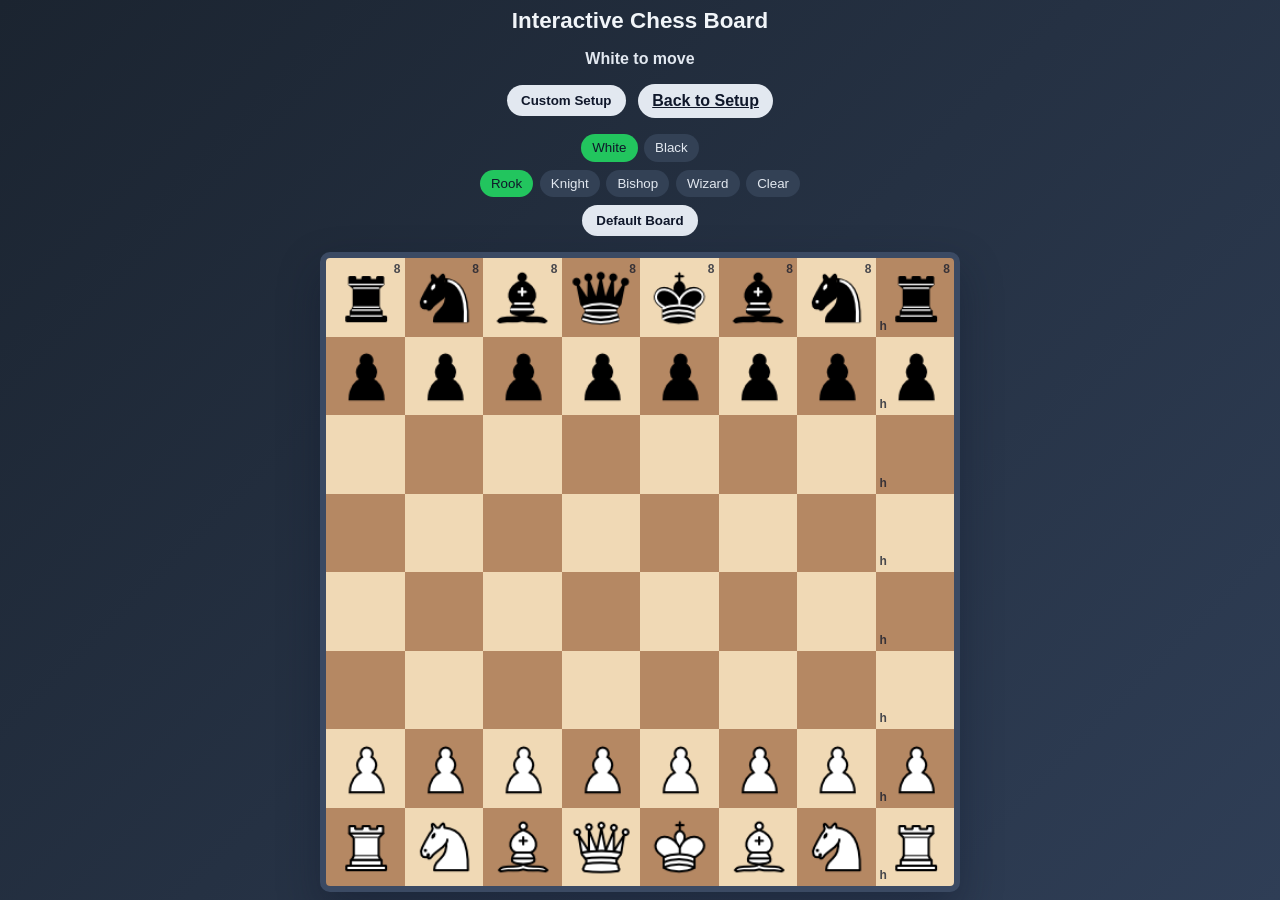
==== index.html @ ea74015f "Added the default board button" ====
<!DOCTYPE html>
<html lang="en">
  <head>
    <meta charset="UTF-8" />
    <meta name="viewport" content="width=device-width, initial-scale=1.0" />
    <title>Chess Board</title>
    <link rel="stylesheet" href="style.css" />
  </head>
  <body data-page-mode="game">
    <main class="app-shell">
      <h1 class="app-title">Interactive Chess Board</h1>
      <p id="turn-indicator" class="turn-indicator">White to move</p>
      <div class="board-actions">
        <button id="setup-mode-button" class="swap-button" type="button">Custom Setup</button>
        <a class="swap-button" href="swap.html">Back to Setup</a>
      </div>
      <div id="setup-controls" class="setup-controls" hidden>
        <div class="setup-side-picker">
          <button class="setup-side-button active" data-setup-side="white" type="button">White</button>
          <button class="setup-side-button" data-setup-side="black" type="button">Black</button>
        </div>
        <div class="setup-piece-picker">
          <button class="setup-piece-button active" data-setup-piece="r" type="button">Rook</button>
          <button class="setup-piece-button" data-setup-piece="n" type="button">Knight</button>
          <button class="setup-piece-button" data-setup-piece="b" type="button">Bishop</button>
          <button class="setup-piece-button" data-setup-piece="z" type="button">Wizard</button>
          <button class="setup-piece-button" data-setup-piece="clear" type="button">Clear</button>
        </div>
        <button id="default-board-button" class="swap-button" type="button">Default Board</button>
      </div>
      <div id="chess-board" class="chessBoard" aria-label="Chess board"></div>
    </main>

    <script src="chessRules.js?v=20260627"></script>
    <script src="main.js?v=20260627"></script>
  </body>
</html>
---- style.css ----
* {
  box-sizing: border-box;
}

body {
  margin: 0;
  min-height: 100vh;
  display: grid;
  place-items: center;
  background: linear-gradient(135deg, #1b2430, #2f3e56);
  font-family: Verdana, Geneva, Tahoma, sans-serif;
}

.app-shell {
  display: grid;
  gap: 1rem;
  justify-items: center;
  width: min(92vw, 700px);
}

.app-title {
  margin: 0;
  color: #f1f5f9;
  font-size: clamp(1rem, 2vw, 1.4rem);
  text-align: center;
}

.turn-indicator {
  margin: 0;
  color: #e2e8f0;
  font-size: clamp(0.9rem, 1.5vw, 1rem);
  font-weight: 700;
  text-align: center;
}

.board-actions {
  display: flex;
  align-items: center;
  gap: 0.75rem;
  flex-wrap: wrap;
  justify-content: center;
}

.swap-button {
  border: none;
  background: #e2e8f0;
  color: #0f172a;
  padding: 0.5rem 0.9rem;
  border-radius: 999px;
  font-weight: 700;
  cursor: pointer;
}

.swap-button.active {
  background: #f59e0b;
  color: #0f172a;
}

.swap-help {
  color: #cbd5e1;
  font-size: 0.9rem;
}

.setup-controls,
.swap-controls {
  display: flex;
  flex-direction: column;
  align-items: center;
  gap: 0.5rem;
}

.setup-side-picker,
.setup-piece-picker,
.swap-side-picker,
.swap-piece-picker {
  display: flex;
  gap: 0.4rem;
  flex-wrap: wrap;
  justify-content: center;
}

.swap-controls {
  width: 100%;
  max-width: 700px;
  padding: 0.5rem 0;
}

#swap-all-button {
  min-width: 160px;
}

.setup-side-button,
.setup-piece-button,
.swap-side-button,
.swap-piece-button {
  border: none;
  background: #334155;
  color: #e2e8f0;
  padding: 0.4rem 0.7rem;
  border-radius: 999px;
  cursor: pointer;
}

.setup-side-button.active,
.setup-piece-button.active,
.swap-side-button.active,
.swap-piece-button.active {
  background: #22c55e;
  color: #0f172a;
}

.chessBoard {
  width: min(92vw, 640px);
  aspect-ratio: 1 / 1;
  display: grid;
  grid-template-columns: repeat(8, 1fr);
  grid-template-rows: repeat(8, 1fr);
  border: 6px solid #3b4a63;
  border-radius: 10px;
  overflow: hidden;
  box-shadow: 0 18px 40px rgba(15, 23, 42, 0.4);
}

.square {
  position: relative;
  display: flex;
  justify-content: center;
  align-items: center;
  user-select: none;
}

.square.white {
  background-color: #f0d9b5;
}

.square.black {
  background-color: #b58863;
}

.square.hover {
  outline: 3px solid #f59e0b;
  outline-offset: -3px;
}

/* Highlight valid move targets while dragging a piece */
.square.move-target {
  outline: 3px solid rgba(34, 197, 94, 0.95);
  outline-offset: -3px;
}

/* Outline pieces that can be captured */
.piece.captureable {
  outline: 3px solid rgba(239, 68, 68, 0.95);
  outline-offset: -3px;
}

.square.selected-swap {
  outline: 3px solid #22c55e;
  outline-offset: -3px;
}

.square.locked {
  box-shadow: inset 0 0 0 3px #ef4444;
}

.piece {
  width: 100%;
  height: 100%;
  display: grid;
  place-items: center;
  cursor: grab;
  padding: 8%;
  z-index: 1;
}

.piece img {
  width: 100%;
  height: 100%;
  object-fit: contain;
  display: block;
  pointer-events: none;
}

.coordinate {
  position: absolute;
  font-size: clamp(9px, 1vw, 12px);
  font-weight: 700;
  pointer-events: none;
  color: rgba(15, 23, 42, 0.75);
}

.coordinate.file {
  left: 4px;
  bottom: 4px;
}

.coordinate.rank {
  right: 4px;
  top: 4px;
}

@media (max-width: 600px) {
  .app-shell {
    width: 100%;
  }

  .chessBoard {
    width: 100vw;
    max-width: 100vw;
    border-radius: 0;
  }
}
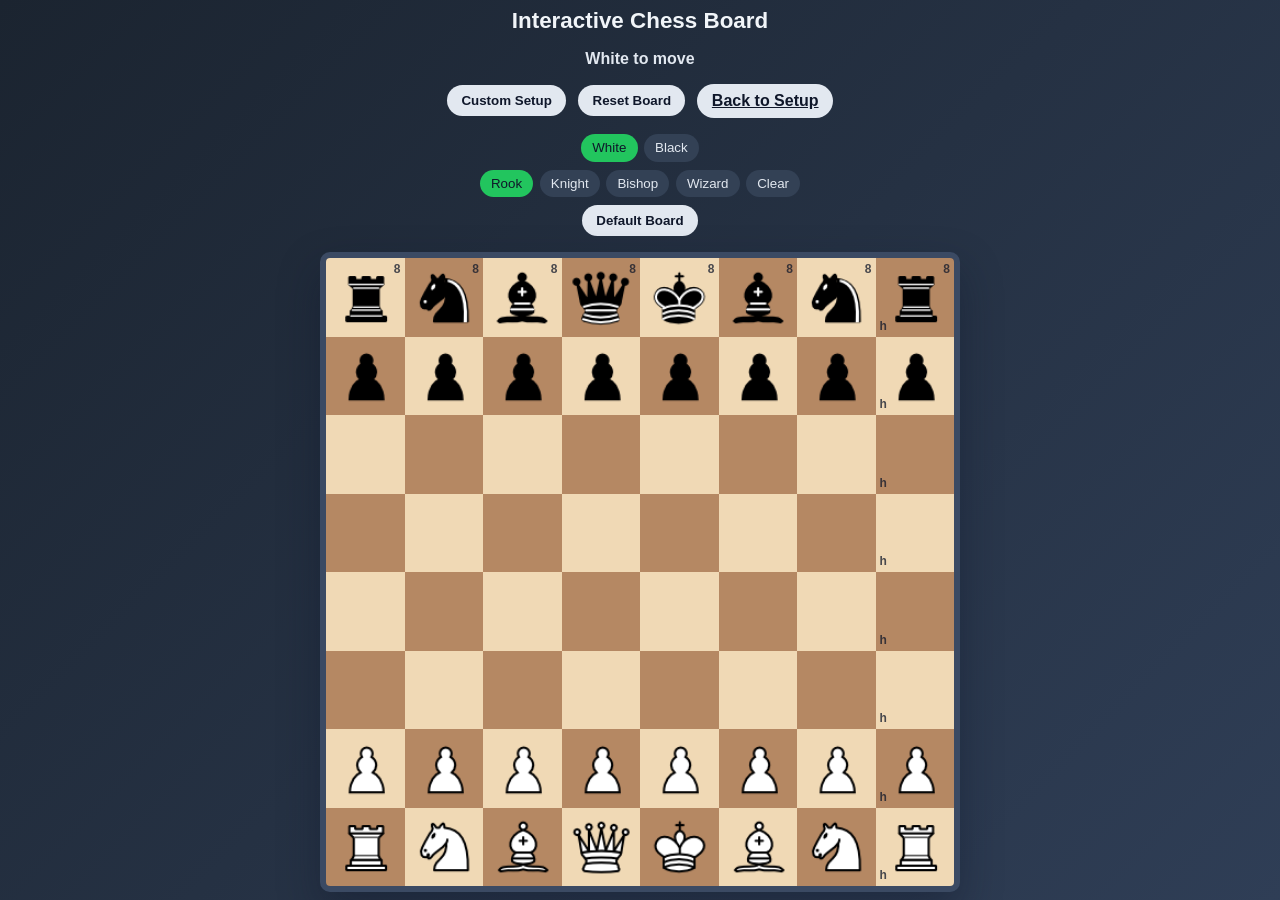
==== commit 337280b0: "The board resets after a user wins." ====
--- a/index.html
+++ b/index.html
@@ -12,6 +12,7 @@
       <p id="turn-indicator" class="turn-indicator">White to move</p>
       <div class="board-actions">
         <button id="setup-mode-button" class="swap-button" type="button">Custom Setup</button>
+        <button id="reset-board-button" class="swap-button" type="button">Reset Board</button>
         <a class="swap-button" href="swap.html">Back to Setup</a>
       </div>
       <div id="setup-controls" class="setup-controls" hidden>
@@ -31,7 +32,7 @@
       <div id="chess-board" class="chessBoard" aria-label="Chess board"></div>
     </main>
 
-    <script src="chessRules.js?v=20260627"></script>
-    <script src="main.js?v=20260627"></script>
+    <script src="chessRules.js?v=20260709"></script>
+    <script src="main.js?v=20260709"></script>
   </body>
 </html>
--- a/style.css
+++ b/style.css
@@ -70,9 +70,7 @@
 }
 
 .setup-side-picker,
-.setup-piece-picker,
-.swap-side-picker,
-.swap-piece-picker {
+.setup-piece-picker {
   display: flex;
   gap: 0.4rem;
   flex-wrap: wrap;
@@ -85,14 +83,37 @@
   padding: 0.5rem 0;
 }
 
+.swap-control-grid {
+  display: grid;
+  grid-template-columns: repeat(3, minmax(140px, 1fr));
+  gap: 0.6rem;
+  width: 100%;
+}
+
+.swap-control {
+  display: flex;
+  flex-direction: column;
+  gap: 0.25rem;
+  color: #e2e8f0;
+  font-size: 0.9rem;
+  font-weight: 600;
+}
+
+.swap-select {
+  border: none;
+  border-radius: 0.7rem;
+  padding: 0.55rem 0.75rem;
+  background: #e2e8f0;
+  color: #0f172a;
+  font-weight: 600;
+}
+
 #swap-all-button {
-  min-width: 160px;
+  min-width: 180px;
 }
 
 .setup-side-button,
-.setup-piece-button,
-.swap-side-button,
-.swap-piece-button {
+.setup-piece-button {
   border: none;
   background: #334155;
   color: #e2e8f0;
@@ -102,9 +123,7 @@
 }
 
 .setup-side-button.active,
-.setup-piece-button.active,
-.swap-side-button.active,
-.swap-piece-button.active {
+.setup-piece-button.active {
   background: #22c55e;
   color: #0f172a;
 }
@@ -204,6 +223,10 @@
     width: 100%;
   }
 
+  .swap-control-grid {
+    grid-template-columns: 1fr;
+  }
+
   .chessBoard {
     width: 100vw;
     max-width: 100vw;
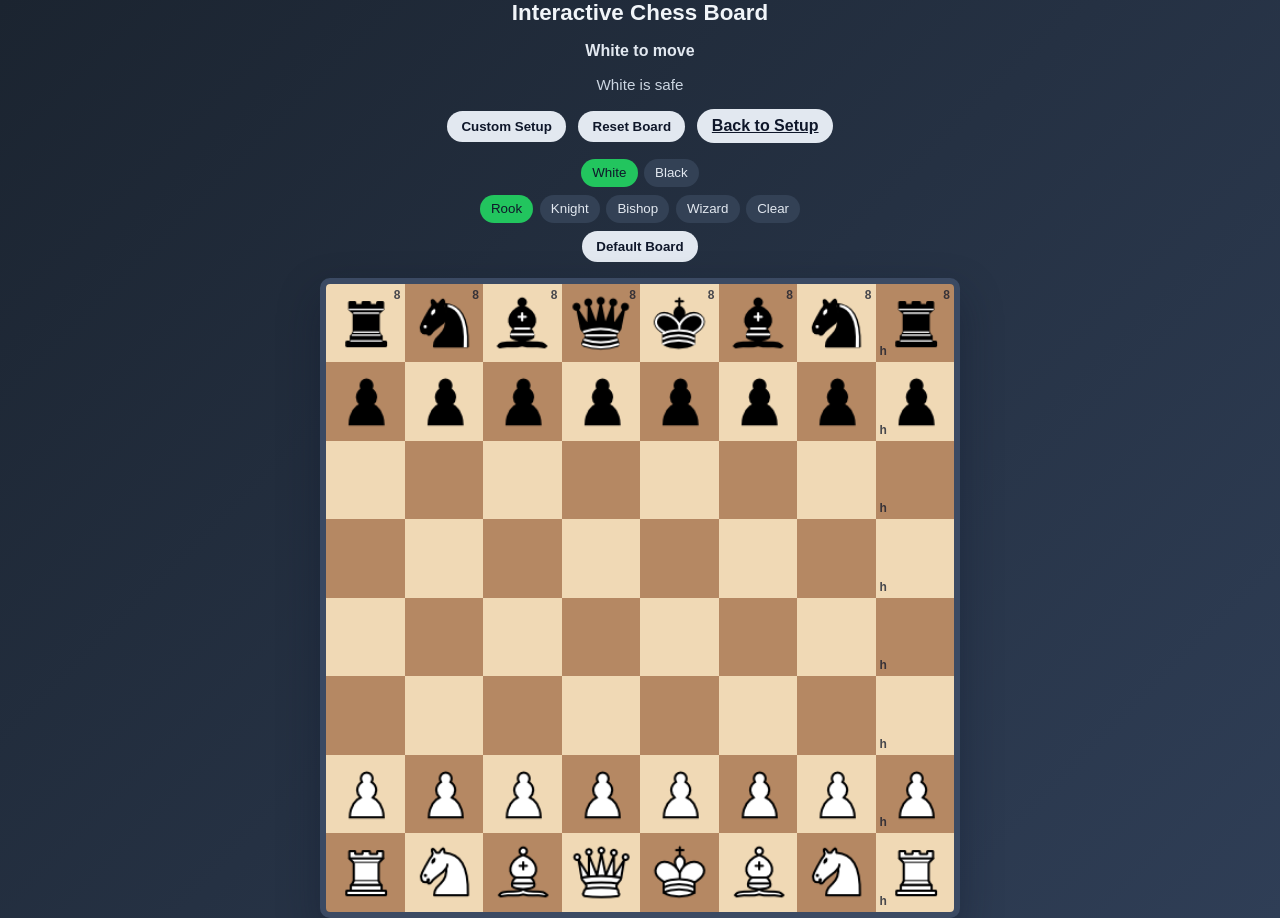
==== commit e3dcaa0a: "Warns user if they are in check." ====
--- a/index.html
+++ b/index.html
@@ -10,6 +10,7 @@
     <main class="app-shell">
       <h1 class="app-title">Interactive Chess Board</h1>
       <p id="turn-indicator" class="turn-indicator">White to move</p>
+      <p id="status-indicator" class="status-indicator">White is safe</p>
       <div class="board-actions">
         <button id="setup-mode-button" class="swap-button" type="button">Custom Setup</button>
         <button id="reset-board-button" class="swap-button" type="button">Reset Board</button>
@@ -32,7 +33,11 @@
       <div id="chess-board" class="chessBoard" aria-label="Chess board"></div>
     </main>
 
-    <script src="chessRules.js?v=20260709"></script>
-    <script src="main.js?v=20260709"></script>
+    <script>
+      const cacheBuster = Date.now();
+      document.write('<script src="chessRules.js?v=' + cacheBuster + '"><\/script>');
+      document.write('<script src="chessmovement.js?v=' + cacheBuster + '"><\/script>');
+      document.write('<script src="main.js?v=' + cacheBuster + '"><\/script>');
+    </script>
   </body>
 </html>
--- a/style.css
+++ b/style.css
@@ -31,6 +31,18 @@
   font-size: clamp(0.9rem, 1.5vw, 1rem);
   font-weight: 700;
   text-align: center;
+}
+
+.status-indicator {
+  margin: 0;
+  color: #cbd5e1;
+  font-size: 0.95rem;
+  text-align: center;
+}
+
+.status-indicator.warning {
+  color: #fca5a5;
+  font-weight: 700;
 }
 
 .board-actions {
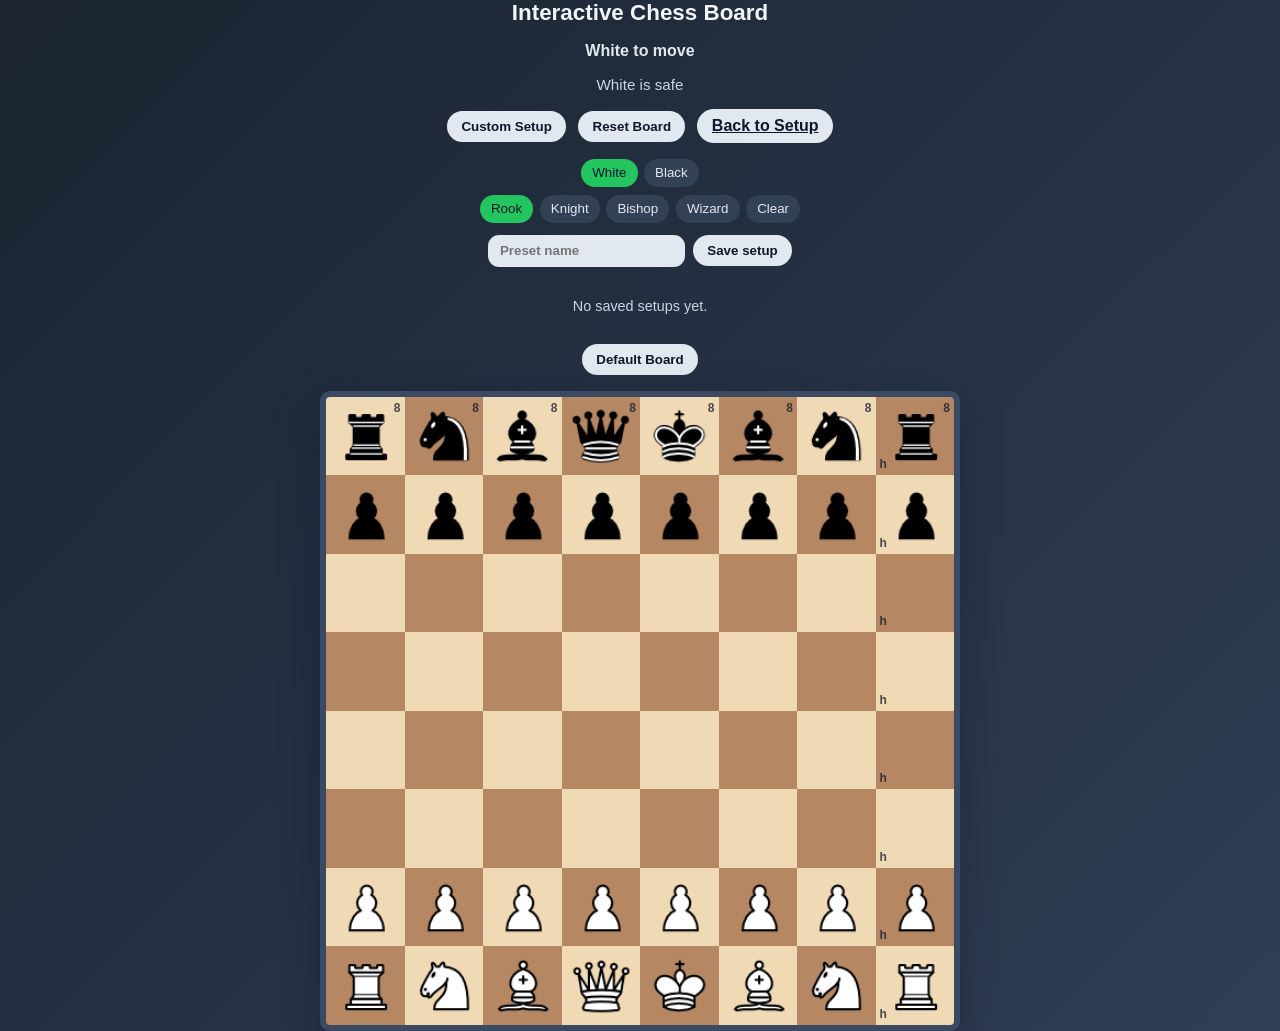
==== commit f0ac35d3: "Added a saved board for customized games." ====
--- a/index.html
+++ b/index.html
@@ -28,6 +28,11 @@
           <button class="setup-piece-button" data-setup-piece="z" type="button">Wizard</button>
           <button class="setup-piece-button" data-setup-piece="clear" type="button">Clear</button>
         </div>
+        <div class="preset-controls">
+          <input id="preset-name-input" class="swap-select" type="text" placeholder="Preset name" />
+          <button id="save-preset-button" class="swap-button" type="button">Save setup</button>
+        </div>
+        <div id="preset-list" class="preset-list"></div>
         <button id="default-board-button" class="swap-button" type="button">Default Board</button>
       </div>
       <div id="chess-board" class="chessBoard" aria-label="Chess board"></div>
@@ -37,6 +42,7 @@
       const cacheBuster = Date.now();
       document.write('<script src="chessRules.js?v=' + cacheBuster + '"><\/script>');
       document.write('<script src="chessmovement.js?v=' + cacheBuster + '"><\/script>');
+      document.write('<script src="boardSetup.js?v=' + cacheBuster + '"><\/script>');
       document.write('<script src="main.js?v=' + cacheBuster + '"><\/script>');
     </script>
   </body>
--- a/style.css
+++ b/style.css
@@ -122,6 +122,30 @@
 
 #swap-all-button {
   min-width: 180px;
+}
+
+.preset-controls {
+  display: flex;
+  gap: 0.5rem;
+  align-items: center;
+  flex-wrap: wrap;
+  justify-content: center;
+  margin: 0.25rem 0 0.5rem;
+}
+
+.preset-list {
+  display: flex;
+  flex-wrap: wrap;
+  gap: 0.5rem;
+  justify-content: center;
+  margin-bottom: 0.5rem;
+}
+
+.preset-list-items {
+  display: flex;
+  flex-wrap: wrap;
+  gap: 0.5rem;
+  justify-content: center;
 }
 
 .setup-side-button,
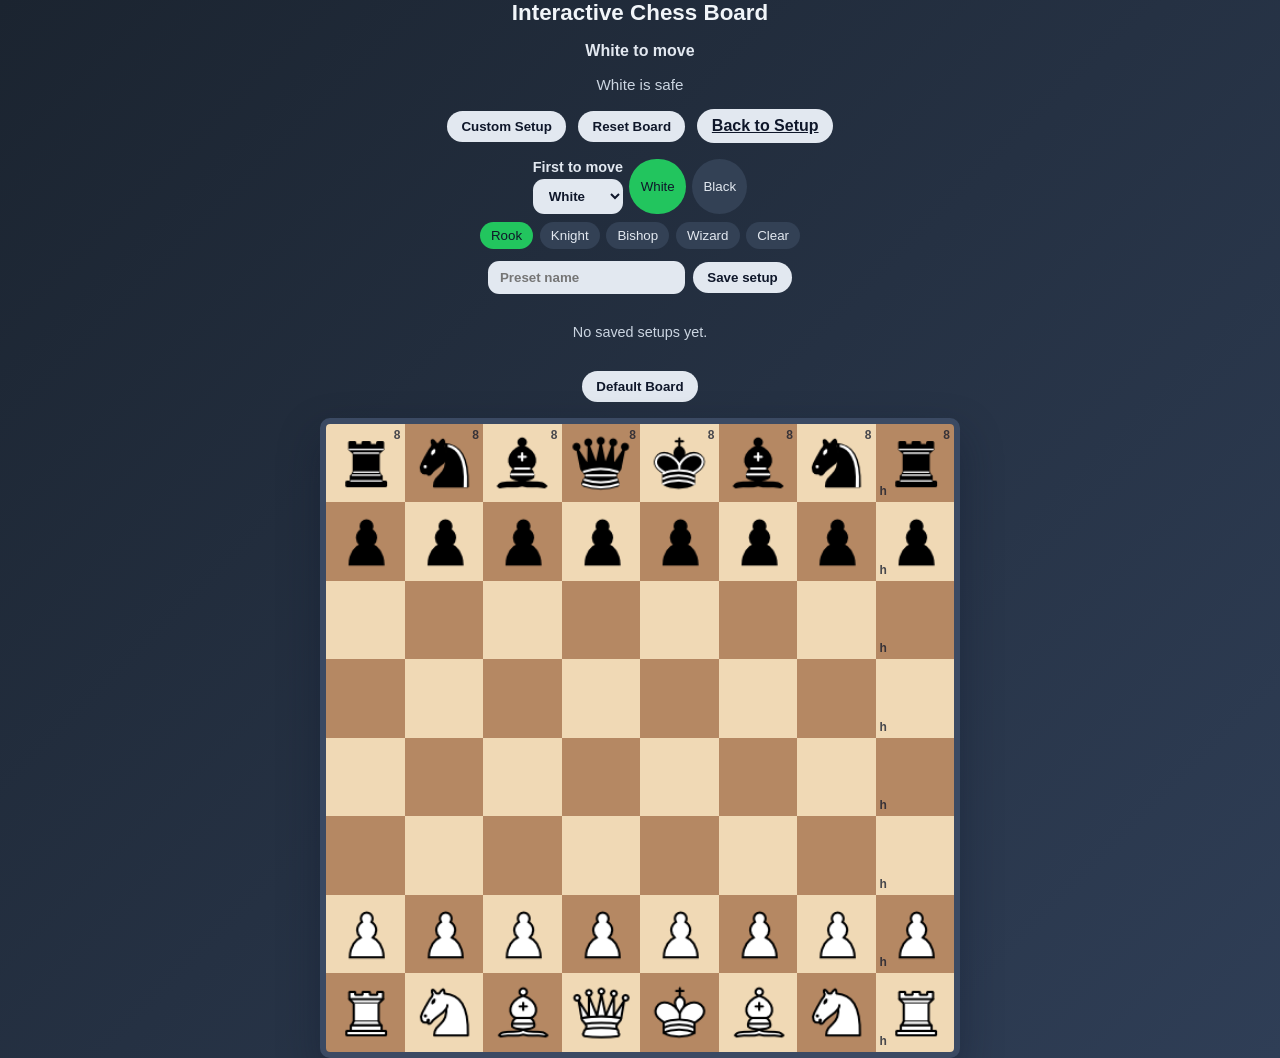
==== commit dffde3cc: "Now can choose between black or white to go first ." ====
--- a/index.html
+++ b/index.html
@@ -18,6 +18,13 @@
       </div>
       <div id="setup-controls" class="setup-controls" hidden>
         <div class="setup-side-picker">
+          <label class="swap-control">
+            <span>First to move</span>
+            <select id="start-color-select" class="swap-select">
+              <option value="white">White</option>
+              <option value="black">Black</option>
+            </select>
+          </label>
           <button class="setup-side-button active" data-setup-side="white" type="button">White</button>
           <button class="setup-side-button" data-setup-side="black" type="button">Black</button>
         </div>
@@ -43,6 +50,7 @@
       document.write('<script src="chessRules.js?v=' + cacheBuster + '"><\/script>');
       document.write('<script src="chessmovement.js?v=' + cacheBuster + '"><\/script>');
       document.write('<script src="boardSetup.js?v=' + cacheBuster + '"><\/script>');
+      document.write('<script src="colors.js?v=' + cacheBuster + '"><\/script>');
       document.write('<script src="main.js?v=' + cacheBuster + '"><\/script>');
     </script>
   </body>
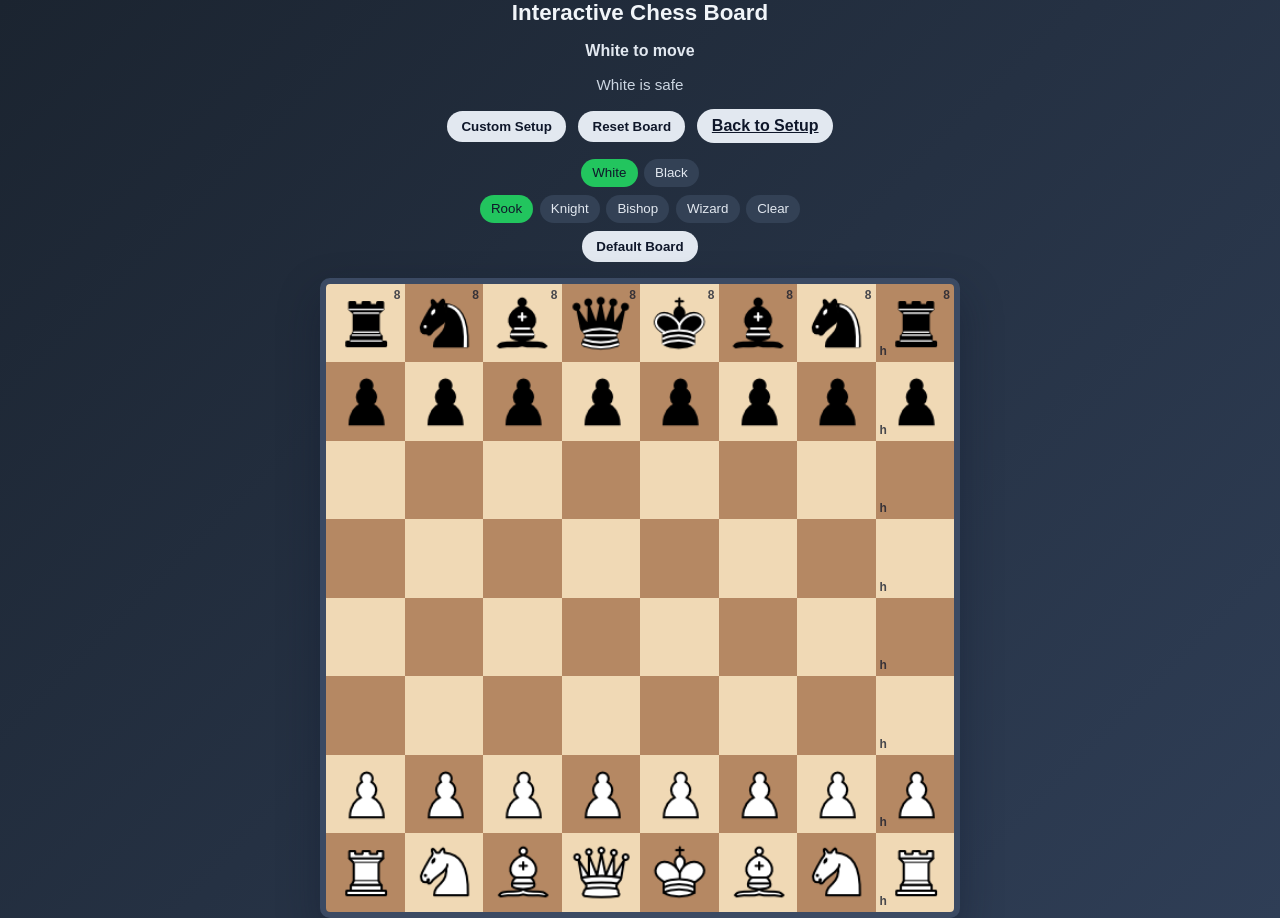
==== commit a4990634: "Moved the new features over to swap.html." ====
--- a/index.html
+++ b/index.html
@@ -18,13 +18,6 @@
       </div>
       <div id="setup-controls" class="setup-controls" hidden>
         <div class="setup-side-picker">
-          <label class="swap-control">
-            <span>First to move</span>
-            <select id="start-color-select" class="swap-select">
-              <option value="white">White</option>
-              <option value="black">Black</option>
-            </select>
-          </label>
           <button class="setup-side-button active" data-setup-side="white" type="button">White</button>
           <button class="setup-side-button" data-setup-side="black" type="button">Black</button>
         </div>
@@ -35,11 +28,6 @@
           <button class="setup-piece-button" data-setup-piece="z" type="button">Wizard</button>
           <button class="setup-piece-button" data-setup-piece="clear" type="button">Clear</button>
         </div>
-        <div class="preset-controls">
-          <input id="preset-name-input" class="swap-select" type="text" placeholder="Preset name" />
-          <button id="save-preset-button" class="swap-button" type="button">Save setup</button>
-        </div>
-        <div id="preset-list" class="preset-list"></div>
         <button id="default-board-button" class="swap-button" type="button">Default Board</button>
       </div>
       <div id="chess-board" class="chessBoard" aria-label="Chess board"></div>
